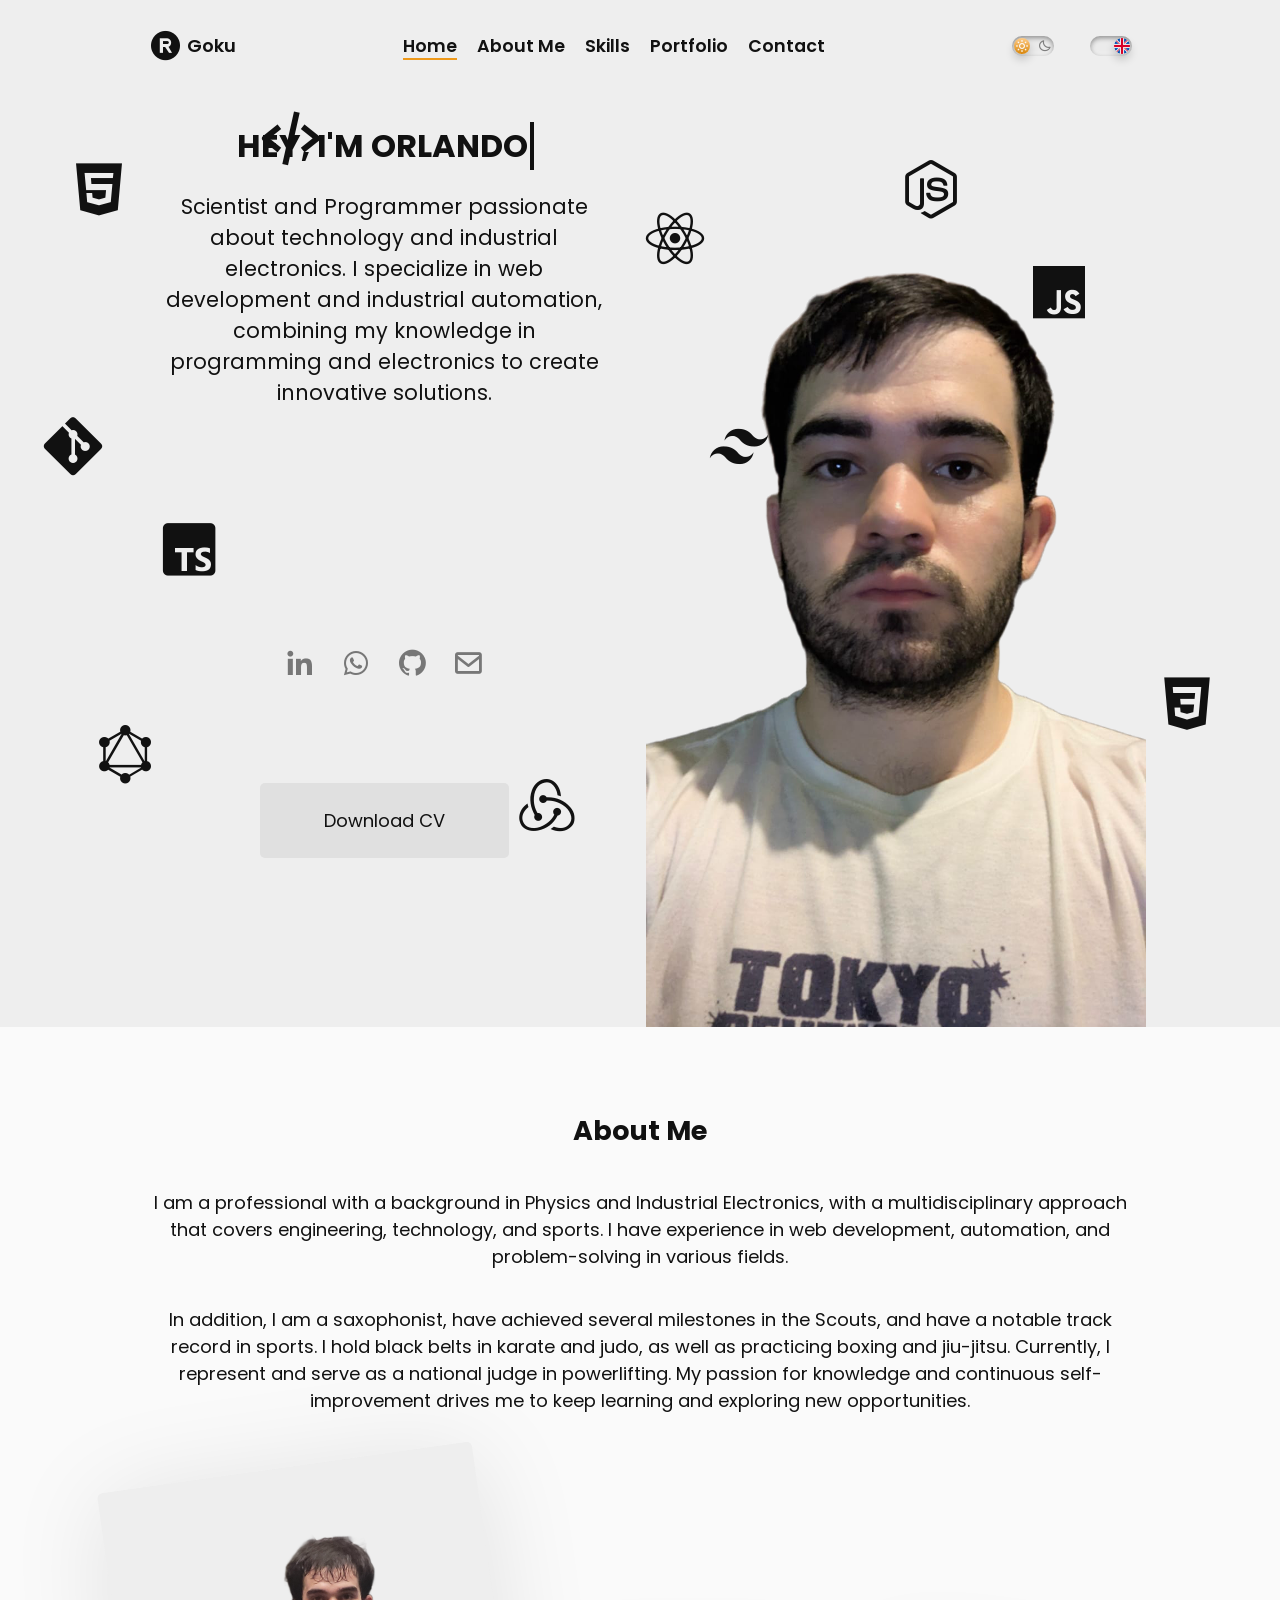
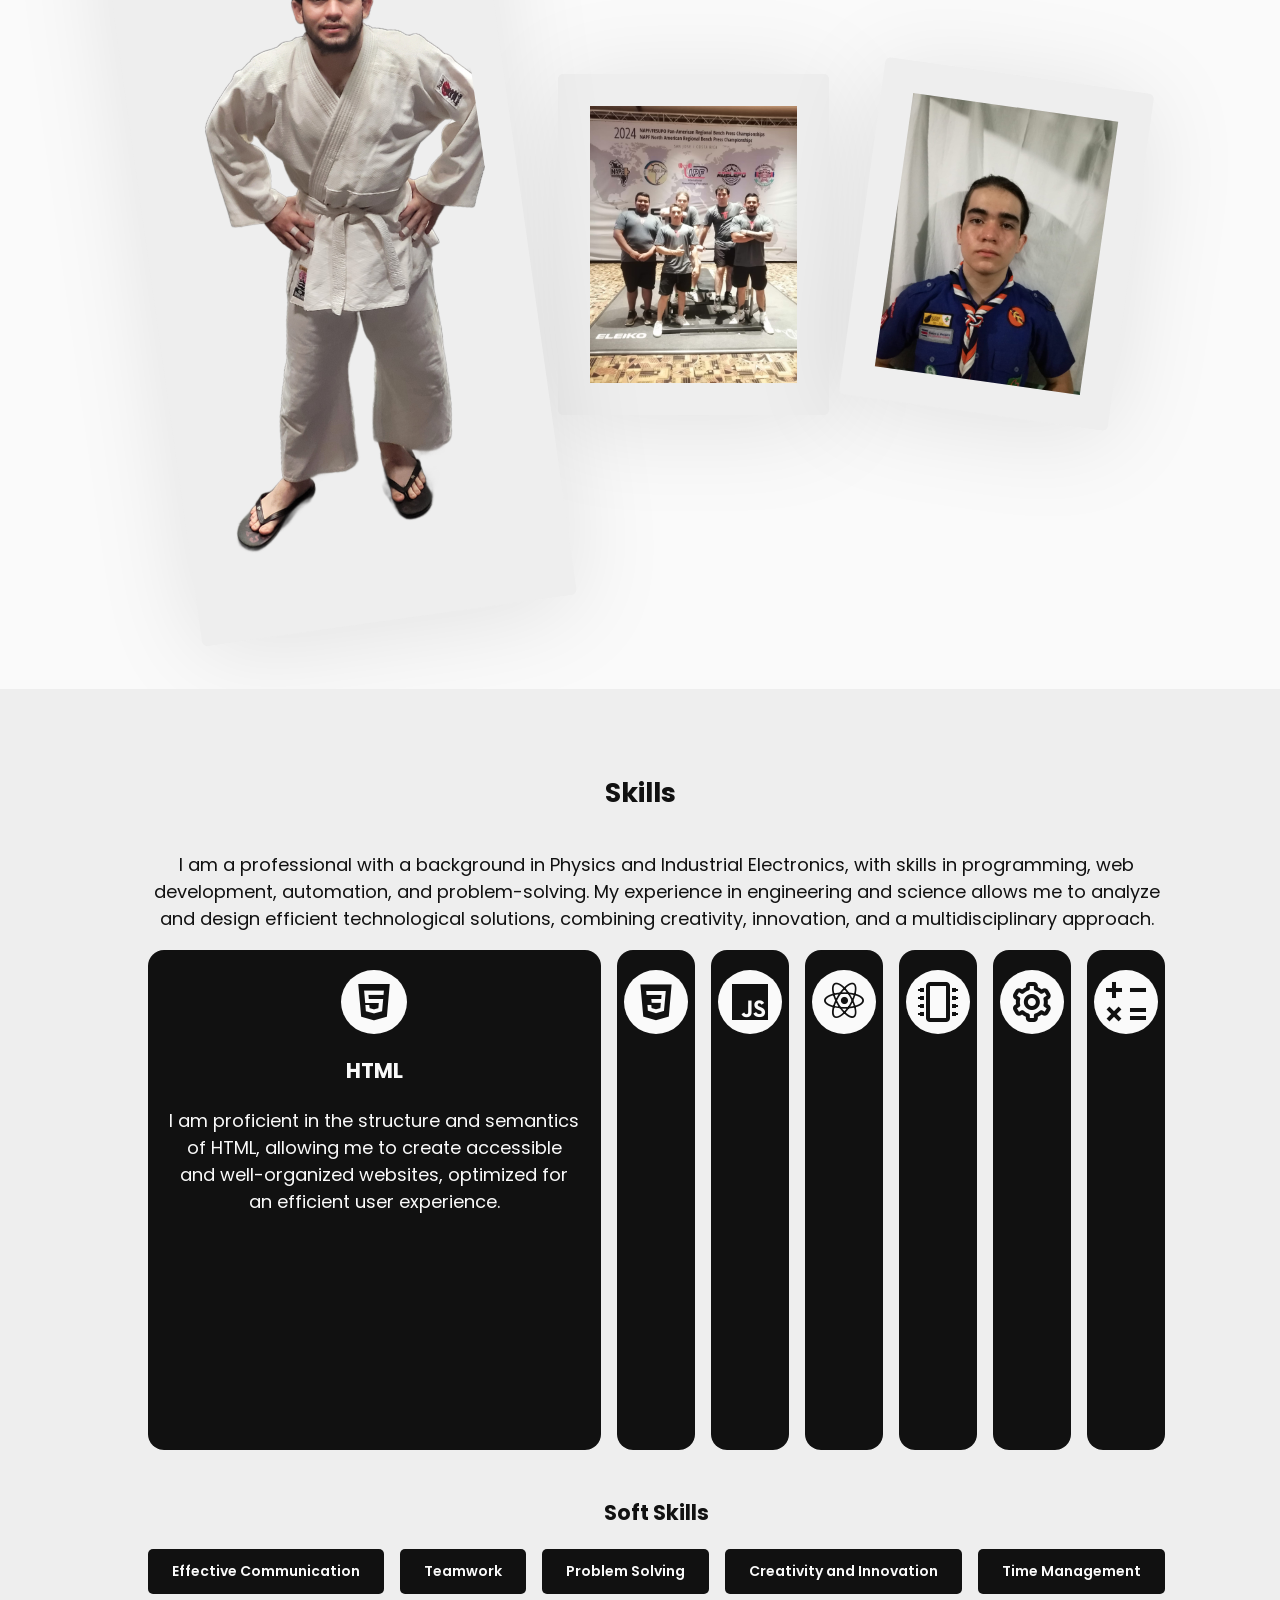
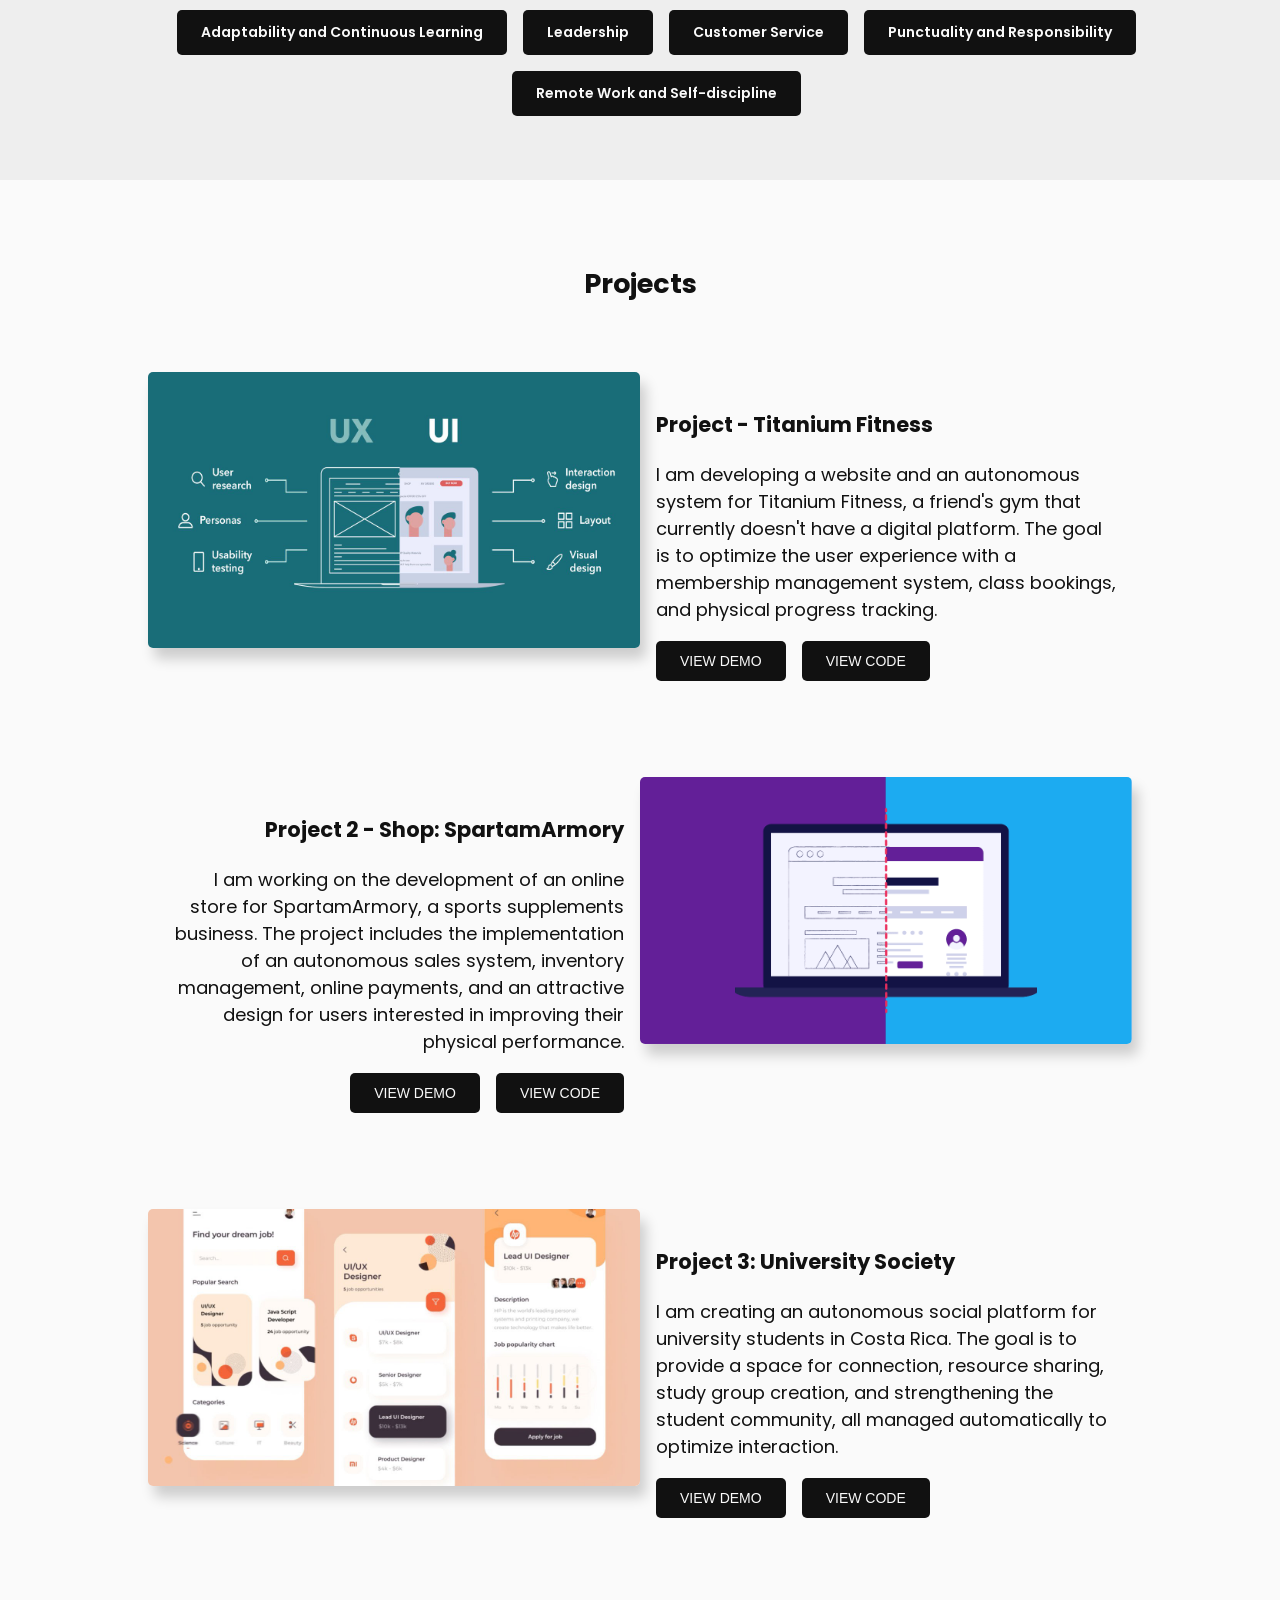
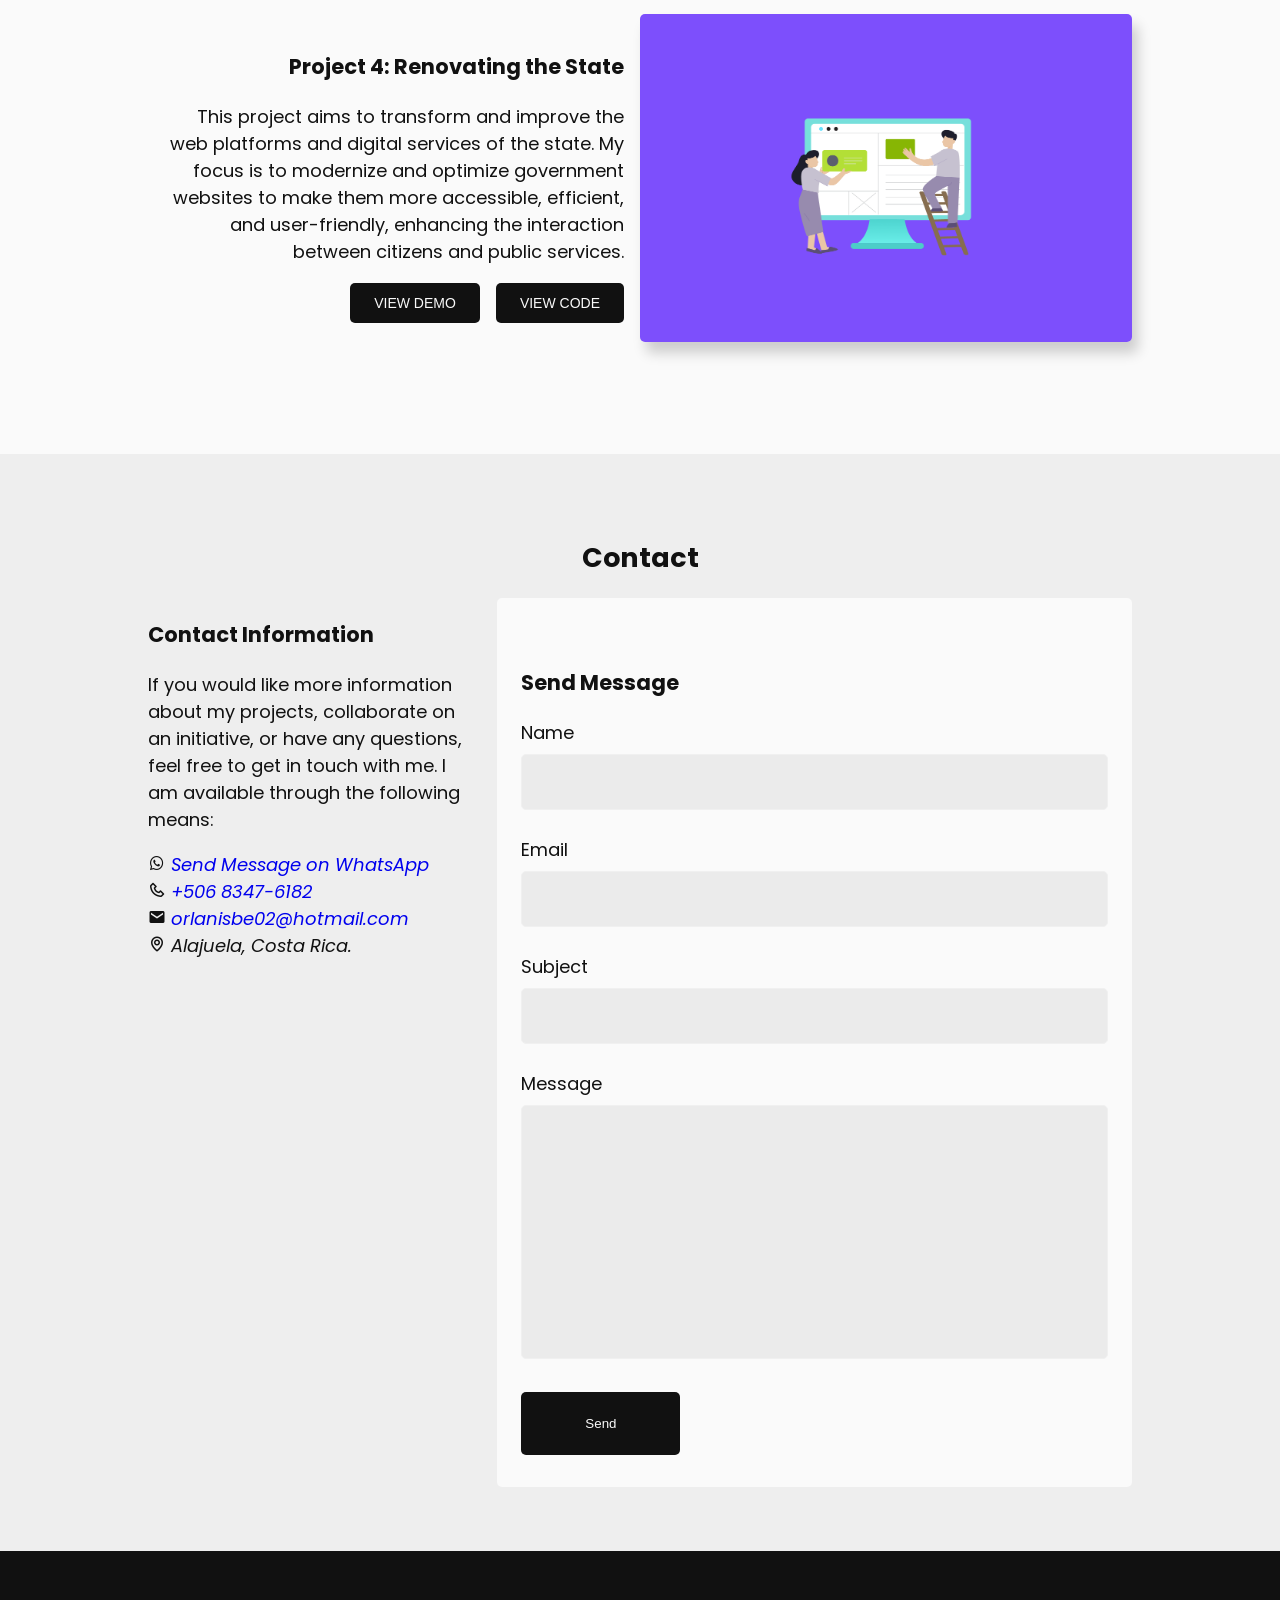
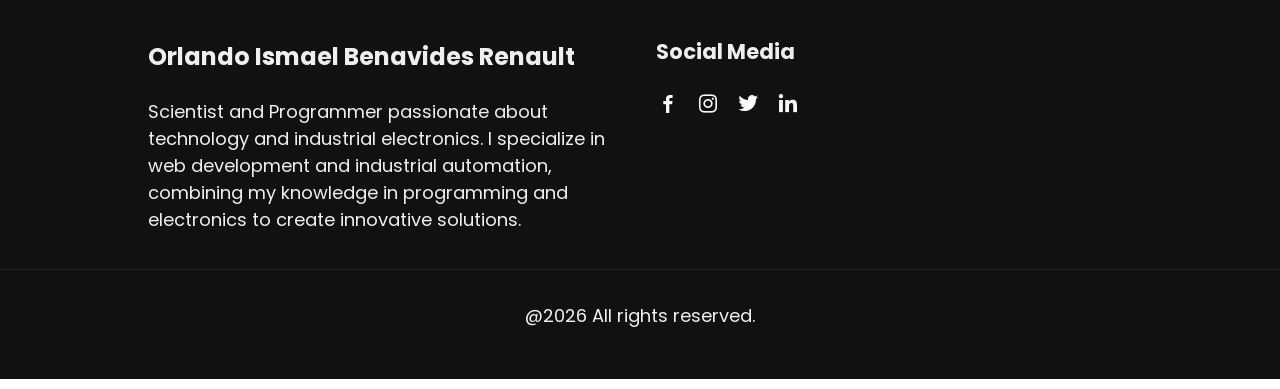
==== assets/html/ingles.html @ 4b9a49ed "se agrega proyecto" ====
<!DOCTYPE html>
<html lang="es">

<head>
  <meta charset="UTF-8" />
  <meta http-equiv="X-UA-Compatible" content="IE=edge" />
  <meta name="viewport" content="width=device-width, initial-scale=1.0" />
  <meta name="author" content="Orlando Ismael Benavides Renault" />
  <meta name="description" content="Perfil profesional, Portafolio Programador y información persoanl" />
  <meta name="keywords" content="programación, profesional, Perfil, Portafolio, Curriculum" />
  <meta name="theme-color" content="#09f" />
  <meta name="view-transition" content="same-origin" />
  <!-- Iconos  -->
  <link href="https://unpkg.com/boxicons@2.1.4/css/boxicons.min.css" rel="stylesheet" />
  <!-- Fuente  -->
  <link rel="preconnect" href="https://fonts.googleapis.com">
  <link rel="preconnect" href="https://fonts.gstatic.com" crossorigin>
  <link
    href="https://fonts.googleapis.com/css2?family=Poppins:ital,wght@0,100;0,200;0,300;0,400;0,500;0,600;0,700;0,800;0,900;1,100;1,200;1,300;1,400;1,500;1,600;1,700;1,800;1,900&display=swap"
    rel="stylesheet">
  <title>Portafolio</title>
  <link rel="icon" href="../img/logo.png" type="image/png" />
  <link rel="stylesheet" href="../css/style.css" />
  <script type="module" src="../js/main.js"></script>
</head>

<body>
  <!-- Loader -->
  <div class="loader flex--container">
    <svg xmlns="http://www.w3.org/2000/svg" viewBox="0 0 237 268" class="loader__logo">
      <path fill="currentColor"
        d="M108.473 2.81055C114.675 -0.783262 122.325 -0.783265 128.527 2.81055L226.74 59.7212C232.912 63.298 236.712 69.8919 236.712 77.0259V190.974C236.712 198.108 232.912 204.702 226.74 208.279L128.527 265.189C122.325 268.783 114.675 268.783 108.473 265.189L10.2601 208.279C4.08755 204.702 0.287529 198.108 0.287529 190.974V77.0259C0.287529 69.8919 4.08754 63.298 10.2601 59.7212L108.473 2.81055Z">
      </path>
    </svg>
  </div>
  <!-- header  -->
  <header class="header">
    <nav class="navbar grid--container flex--container">
      <a class="navbar__logo flex--container" href="#"><i class="bx bxs-registered"></i>Goku</a>

      <div id="nav" class="navbar__menu spanish">
        <a href="#close"><i class="bx bx-x btn__close navbar__icon flex--container"></i></a>

        <ul class="navbar__list flex--container">
          <li class="navbar__item">
            <a class="navbar__link active" href="#home">Home</a>
          </li>
          <li class="navbar__item">
            <a class="navbar__link" href="#about">About Me</a>
          </li>
          <li class="navbar__item">
            <a class="navbar__link" href="#skills">Skills</a>
          </li>
          <li class="navbar__item">
            <a class="navbar__link" href="#projects">Portfolio</a>
          </li>
          <li class="navbar__item">
            <a class="navbar__link" href="#contact">Contact</a>
          </li>
        </ul>
      </div>

      <div class="navbar__toggles flex--container">
        <div class="navbar__toggle--darkmode flex--container">
          <input type="checkbox" name="color-scheme" id="darkmode-toggle" class="navbar__toggle--darkmode-input" />
          <label for="darkmode-toggle" class="navbar__toggle--darkmode-label">
            <i class="bx bx-sun navbar__toggle--darkmode-sun"></i>
            <i class="bx bx-moon navbar__toggle--darkmode-moon"></i>
          </label>
        </div>
        <div class="navbar__toggle--language flex--container">
          <input type="checkbox" name="language-toggle" id="language-toggle" class="navbar__toggle--language-input" />
          <label for="language-toggle" class="navbar__toggle--language-label"></label>
        </div>
      </div>
      <a href="#nav"><i class="bx bx-menu btn__open navbar__icon"></i></a>
    </nav>
  </header>

  <main>
    <section id="home" class="home">
      <i class="bx bxl-html5 home__layer home__layer--1" data-speed="-5"></i>
      <i class="bx bxl-javascript home__layer home__layer--2" data-speed="5"></i>
      <i class="bx bxl-css3 home__layer home__layer--3" data-speed="2"></i>
      <i class="bx bxl-nodejs home__layer home__layer--4" data-speed="6"></i>
      <i class="bx bxl-react home__layer home__layer--5" data-speed="8"></i>
      <i class="bx bxl-tailwind-css home__layer home__layer--6" data-speed="-2"></i>
      <i class="bx bxl-redux home__layer home__layer--7" data-speed="4"></i>
      <i class="bx bxl-typescript home__layer home__layer--8" data-speed="-2"></i>
      <i class="bx bxl-git home__layer home__layer--9" data-speed="6"></i>
      <i class="bx bxl-graphql home__layer home__layer--10" data-speed="-7"></i>
      <i class="bx bx-code-alt home__layer home__layer--11" data-speed="-5"></i>
      <div class="home__container grid--container">
        <div class="home__image">
          <img src="../img/profile.png" alt="profile photo" title="Tu nombre" />
        </div>

        <ul class="home__social flex--container">
          <li class="home__social-item">
            <a class="home__social-link" href="#" target="_blank"><i class="bx bxl-linkedin"></i></a>
          </li>
          <li class="home__social-item">
            <a class="home__social-link" href="#" target="_blank"><i class="bx bxl-whatsapp"></i></a>
          </li>
          <li class="home__social-item">
            <a class="home__social-link" href="#" target="_blank"><i class="bx bxl-github"></i></a>
          </li>
          <li class="home__social-item">
            <a class="home__social-link" href="#" target="_blank"><i class="bx bx-envelope"></i></a>
          </li>
        </ul>

        <div class="home__info">
          <h1 class="home__title">Hey, I'm Orlando</h1>

          <p class="home__description">
            Scientist and Programmer passionate about technology and industrial electronics. I specialize in web
            development and industrial automation, combining my knowledge in programming and electronics to create
            innovative solutions.
          </p>
        </div>

        <div class="home__buttons">
          <a class="btn btn--primary" href="" title="Descargar mi CV" download="my_cv" rel="noreferrer nofollow">
            Download CV
          </a>
        </div>
      </div>
    </section>
    <section id="about" class="about section">
      <h2 class="section__title">About Me</h2>

      <div class="about__container grid--container">
        <p class="about__description">
          I am a professional with a background in Physics and Industrial Electronics, with a multidisciplinary approach
          that covers engineering, technology, and sports. I have experience in web development, automation, and
          problem-solving in various fields.
        </p>
        <p class="about__description">
          In addition, I am a saxophonist, have achieved several milestones in the Scouts, and have a notable track
          record in sports. I hold black belts in karate and judo, as well as practicing boxing and jiu-jitsu.
          Currently, I represent and serve as a national judge in powerlifting. My passion for knowledge and continuous
          self-improvement drives me to keep learning and exploring new opportunities.
        </p>

        <div class="about__cards flex--container">
          <!--Card 1 -->
          <div class="about__card">
            <img class="about__card--img" src="../img/me_1.png" alt="Laborando como ingeniero"
              title="Laborando como ingeniero" />
          </div>
          <!--Card 2 -->
          <div class="about__card">
            <img class="about__card--img" src="../img/me_2.jpg" alt="Laborando como diseñador"
              title="Laborando como diseñador" />
          </div>
          <!--Card 3 -->
          <div class="about__card">
            <img class="about__card--img" src="../img/me_3.jpg" alt="Trabajando en equipo"
              title="rabajando en equipo" />
          </div>
        </div>
      </div>
    </section>
    <section id="skills" class="skills section">
      <h2 class="section__title">Skills</h2>

      <div class="skills__container grid--container">
        <p class="skills__description flex--container">
          I am a professional with a background in Physics and Industrial Electronics, with skills in programming, web
          development, automation, and problem-solving. My experience in engineering and science allows me to analyze
          and design efficient technological solutions, combining creativity, innovation, and a multidisciplinary
          approach.
        </p>

        <div class="skills__wrapper flex--container">
          <div class="skills__cards flex--container">
            <!--Card 1 -->
            <details class="skills__cards-container" name="moreInfo" open>
              <summary class="skills__cards-title flex--container">
                <i class="bx bxl-html5 flex--container"></i>
              </summary>
              <div class="skills__card-container">
                <h3 class="skills__card-title">HTML</h3>

                <p class="skills__card-description">
                  I am proficient in the structure and semantics of HTML, allowing me to create accessible and
                  well-organized websites, optimized for an efficient user experience.
                </p>
              </div>
            </details>
            <!--Card 2 -->
            <details class="skills__cards-container" name="moreInfo">
              <summary class="skills__cards-title flex--container">
                <i class="bx bxl-css3 flex--container"></i>
              </summary>
              <div class="skills__card-container">
                <h3 class="skills__card-title">CSS</h3>

                <p class="skills__card-description">
                  I use CSS to design modern and responsive interfaces, applying principles of visual design,
                  animations, and variables for better style management.
                </p>
              </div>
            </details>
            <!--Card 3 -->
            <details class="skills__cards-container" name="moreInfo">
              <summary class="skills__cards-title flex--container">
                <i class="bx bxl-javascript flex--container"></i>
              </summary>
              <div class="skills__card-container">
                <h3 class="skills__card-title">Javascript</h3>

                <p class="skills__card-description">
                  I handle JavaScript for interactive web development, creating dynamic functionalities and enhancing
                  the user experience in web applications.
                </p>
              </div>
            </details>
            <!--Card 4 -->
            <details class="skills__cards-container" name="moreInfo">
              <summary class="skills__cards-title flex--container">
                <i class="bx bxl-react flex--container"></i>
              </summary>
              <div class="skills__card-container">
                <h3 class="skills__card-title">React</h3>

                <p class="skills__card-description">
                  I develop applications with React, using reusable components, hooks, and efficient state management to
                  build scalable and dynamic interfaces.
                </p>
              </div>
            </details>
            <details class="skills__cards-container" name="moreInfo">
              <summary class="skills__cards-title flex--container">
                <i class='bx bx-microchip flex--container'></i>
              </summary>
              <div class="skills__card-container">
                <h3 class="skills__card-title">PLC</h3>

                <p class="skills__card-description">
                  I have experience in programming PLCs, implementing industrial process automation with structured
                  languages and ladder diagrams.
                </p>
              </div>
            </details>
            <details class="skills__cards-container" name="moreInfo">
              <summary class="skills__cards-title flex--container">
                <i class='bx bx-cog flex--container'></i>
              </summary>
              <div class="skills__card-container">
                <h3 class="skills__card-title">Industrial Automation</h3>

                <p class="skills__card-description">
                  I integrate hardware and software to optimize industrial processes, combining sensors, actuators, and
                  control systems to improve efficiency and accuracy.
                </p>
              </div>
            </details>
            <details class="skills__cards-container" name="moreInfo">
              <summary class="skills__cards-title flex--container">
                <i class='bx bx-math flex--container'></i>
              </summary>
              <div class="skills__card-container">
                <h3 class="skills__card-title">Physicist and Mathematician</h3>

                <p class="skills__card-description">
                  I have a strong background in physics and mathematics, which allows me to analyze, model, and solve
                  complex problems in engineering and technology.
                </p>
              </div>
            </details>
          </div>
        </div>
        <div class="skills__tags flex--container">
          <h3 class="skills__tags-title">Soft Skills</h3>
          <div class="skills__tags-container flex--container">
            <span class="skills__tag">Effective Communication</span>
            <span class="skills__tag">Teamwork</span>
            <span class="skills__tag">Problem Solving</span>
            <span class="skills__tag">Creativity and Innovation</span>
            <span class="skills__tag">Time Management</span>
            <span class="skills__tag">Adaptability and Continuous Learning</span>
            <span class="skills__tag">Leadership</span>
            <span class="skills__tag">Customer Service</span>
            <span class="skills__tag">Punctuality and Responsibility</span>
            <span class="skills__tag">Remote Work and Self-discipline</span>
          </div>
        </div>
      </div>
    </section>
    <section id="projects" class="projects section">
      <h2 class="section__title">Projects</h2>

      <div class="projects__container grid--container">
        <div class="projects__project">
          <div class="projects__inner grid--container">
            <div class="projects__image">
              <img src="../img/project1.jpg" alt="project 1" title="Ecommerce Vanilla" />
            </div>

            <div class="projects__info">
              <h3 class="projects__name">Project - Titanium Fitness</h3>
              <p class="projects__description">
                I am developing a website and an autonomous system for Titanium Fitness, a friend's gym that currently
                doesn't have a digital platform. The goal is to optimize the user experience with a membership
                management system, class bookings, and physical progress tracking.
              </p>

              <div class="projects__buttons">
                <button class="btn projects__button" type="button">
                  VIEW DEMO
                </button>
                <button class="btn projects__button" type="button">
                  VIEW CODE
                </button>
              </div>
            </div>
          </div>
        </div>

        <div class="projects__project">
          <div class="projects__inner grid--container">
            <div class="projects__image">
              <img src="../img/project2.png" alt="project 1" title="Consumiendo API Pokemon con React" />
            </div>

            <div class="projects__info">
              <h3 class="projects__name">Project 2 - Shop: SpartamArmory</h3>
              <p class="projects__description">
                I am working on the development of an online store for SpartamArmory, a sports supplements business. The
                project includes the implementation of an autonomous sales system, inventory management, online
                payments, and an attractive design for users interested in improving their physical performance.
              </p>

              <div class="projects__buttons">
                <button class="btn projects__button" type="button">
                  VIEW DEMO
                </button>
                <button class="btn projects__button" type="button">
                  VIEW CODE
                </button>
              </div>
            </div>
          </div>
        </div>

        <div class="projects__project">
          <div class="projects__inner grid--container">
            <div class="projects__image">
              <img src="../img/project3.jpg" alt="project 1" title="CRUD con React" />
            </div>

            <div class="projects__info">
              <h3 class="projects__name">Project 3: University Society</h3>
              <p class="projects__description">
                I am creating an autonomous social platform for university students in Costa Rica. The goal is to
                provide a space for connection, resource sharing, study group creation, and strengthening the student
                community, all managed automatically to optimize interaction.
              </p>

              <div class="projects__buttons">
                <button class="btn projects__button" type="button">
                  VIEW DEMO
                </button>
                <button class="btn projects__button" type="button">
                  VIEW CODE
                </button>
              </div>
            </div>
          </div>
        </div>

        <div class="projects__project">
          <div class="projects__inner grid--container">
            <div class="projects__image">
              <img src="../img/project4.png" alt="project 1" title="Aplicación del tiempo con React" />
            </div>

            <div class="projects__info">
              <h3 class="projects__name">Project 4: Renovating the State</h3>
              <p class="projects__description">
                This project aims to transform and improve the web platforms and digital services of the state. My focus
                is to modernize and optimize government websites to make them more accessible, efficient, and
                user-friendly, enhancing the interaction between citizens and public services.
              </p>

              <div class="projects__buttons">
                <button class="btn projects__button" type="button">
                  VIEW DEMO
                </button>
                <button class="btn projects__button" type="button">
                  VIEW CODE
                </button>
              </div>
            </div>
          </div>
        </div>
      </div>
    </section>
    <section id="contact" class="contact section">
      <h2 class="section__title">Contact</h2>

      <div class="contact__container grid--container">
        <div class="contact__info">
          <h3 class="contact__info-title">Contact Information</h3>
          <p class="contact__info-description">
            If you would like more information about my projects, collaborate on an initiative, or have any questions,
            feel free to get in touch with me. I am available through the following means:
          </p>

          <address class="contact__info-data">
            <div class="contact__info-item">
              <i class="bx bxl-whatsapp"></i>

              <span class="contact__info-number">
                <a href="https://wa.me/+50683476182?text=Tu%20Mensaje%20De%20Texto" target="_blank"
                  rel="noreferrer nofollow">Send Message on WhatsApp</a>
              </span>
            </div>

            <div class="contact__info-item">
              <i class="bx bx-phone"></i>

              <span class="contact__info-number">
                <a href="tel:50683476182" target="_blank" rel="noreferrer nofollow">
                  +506 8347-6182
                </a>
              </span>
            </div>

            <div class="contact__info-item">
              <i class="bx bxs-envelope"></i>

              <span class="contact__info-mail">
                <a id="mail" href="mailto:orlanisbe02@hotmail.com" target="_blank" rel="noreferrer nofollow">
                  orlanisbe02@hotmail.com
                </a>
              </span>
            </div>

            <div class="contact__info-item">
              <i class="bx bx-map"></i>

              <span class="contact__info-map"> Alajuela, Costa Rica. </span>
            </div>
          </address>
        </div>
        <div class="contact__form">
          <h3 class="contact__form-title">Send Message</h3>
          <form id="form" class="contact__form-container">
            <div class="contact__form-group">
              <label for="name" class="contact__form-label">Name</label>
              <input type="text" id="name" name="name" class="contact__form-input" />
            </div>

            <div class="contact__form-group">
              <label for="email" class="contact__form-label">Email</label>
              <input type="email" id="email" name="email" class="contact__form-input" />
            </div>

            <div class="contact__form-group">
              <label for="subject" class="contact__form-label">Subject</label>
              <input type="text" id="subject" name="subject" class="contact__form-input" />
            </div>

            <div class="contact__form-group">
              <label for="message" class="contact__form-label">Message</label>
              <textarea id="message" name="message" cols="30" rows="10" class="contact__form-input"></textarea>
            </div>
            <dialog class="contact__form-modal" id="modal">
              Form submitted successfully!
              <button type="reset" id="btn_close-modal">Close</button>
            </dialog>

            <button type="submit" class="btn contact__form-button">
              Send
            </button>
          </form>
        </div>
      </div>
    </section>
  </main>
  <footer class="footer section">
    <div class="footer__container grid--container">
      <div class="footer__info">
        <h3 class="footer__title">Orlando Ismael Benavides Renault</h3>
        <p class="footer__description">
          Scientist and Programmer passionate about technology and industrial electronics. I specialize in web
          development and industrial automation, combining my knowledge in programming and electronics to create
          innovative solutions.
        </p>
      </div>

      <div class="footer__social">
        <h3 class="footer__title">Social Media</h3>

        <ul class="footer__social-list">
          <li class="footer__social-item">
            <a class="footer__social-link" href="https://www.facebook.com/profile.php?id=100015714459956"
              target="_blank" rel="noreferrer nofollow"><i class="bx bxl-facebook"></i></a>
          </li>

          <li class="footer__social-item">
            <a class="footer__social-link" href="https://www.instagram.com/orlando.renault/" target="_blank"
              rel="noreferrer nofollow"><i class="bx bxl-instagram"></i></a>
          </li>

          <li class="footer__social-item">
            <a class="footer__social-link" href="#" target="_blank" rel="noreferrer nofollow"><i
                class="bx bxl-twitter"></i></a>
          </li>

          <li class="footer__social-item">
            <a class="footer__social-link"
              href="https://www.linkedin.com/feed/?trk=guest_homepage-basic_nav-header-signin" target="_blank"
              rel="noreferrer nofollow"><i class="bx bxl-linkedin"></i></a>
          </li>
        </ul>
      </div>
    </div>

    <p class="footer__copy"><span id="currentyear"></span> All rights reserved.</p>
  </footer>
</body>

</html>
---- assets/css/style.css ----
/*
Metodología BEM: https://en.bem.info/methodology/quick-start/
Generador de animaciones: https://animista.net/
Efectos de hover para botones y enlaces: https://ianlunn.github.io/Hover/
Loaders con CSS: https://css-loaders.com/
Sombras con CSS: https://getcssscan.com/css-box-shadow-examples
Frontend Code con ideas geniales: https://codepen.io/
==============================
  * CSS TABLE CONTENT *  
==============================
1. GOOGLE FONT
2. VARIABLES CSS
3. BASE
4. REUSABLE CSS CLASSES
5. HEADER & NAV
6. BREAKPOINTS
==============================
  * END TABLE CONTENT *  
==============================
*/

/* ============= VARIABLES CSS ============= */

:root {
	color-scheme: light dark;

	--header-height: 60px;

	/* Colors */
	--primary-color: light-dark(#111, #ffffffcc);
	--bg-color-section1: light-dark(#eee, #111);
	--bg-color-section2: light-dark(#fafafa, #6a6a6a);
	--bg-color-buttons: light-dark(#e0e0e0, #6a6a6a);

	/* Typografy */
	--normal-font-size: 16px;
	--small-font-size: 12px;

	/* Wight */
	--font-semi-bold: 600;

	/* Margin */
	--mr-2: 16px;
	--mr-3: 20px;
	--mr-4: 26px;

	/* z index */
	--z-fixed: 1;
	--z-modal: 2;

	/* Shadows */
	--box-shadow: 0px 10px 100px #0000001a;
}

/* ============= BASE ============= */
html {
	box-sizing: border-box;
	scroll-behavior: smooth;
	*,
	*::before,
	*::after {
		box-sizing: inherit;
	}
	body {
		font-family: 'Poppins', sans-serif;
		font-size: var(--normal-font-size);
		margin: 0;
		color: var(--primary-color);
	}
	ul {
		list-style: none;
		margin: 0;
		padding: 0;
	}

	a {
		text-decoration: none;
	}

	img {
		max-width: 100%;
		height: auto;
		display: block;
	}
	/* darkmode  */
	&:has([name='color-scheme']:checked) {
		color-scheme: dark;
	}
	&:has([name='color-scheme']) {
		color-scheme: light;
	}
}

/* ============= REUSABLE CLASSES ============= */
.section {
	padding: 4rem 0;
	.section__title {
		text-align: center;
		margin: var(--mr-3) 0;
	}
}

.grid--container {
	max-width: 1024px;
	display: grid;
	margin: 0 auto;
	padding: 0 var(--mr-3);
}

.flex--container {
	display: flex;
	justify-content: center;
	align-items: center;
}

.btn {
	display: inline-block;
	padding: 1.5rem 4rem;
	border: none;
	outline: none;
	border-radius: 5px;
	cursor: pointer;
	transition: all 0.3s ease-in-out;
	color: var(--bg-color-section2);
	background-color: var(--primary-color);

	&:hover {
		translate: 0px -4px;
		box-shadow: 0px 3px 10px #ee991a;
	}
}

.btn--primary {
	color: var(--primary-color);
	background-color: var(--bg-color-buttons);
}

::-webkit-scrollbar {
	width: 10px;
}

::-webkit-scrollbar-track {
	background: transparent;
}

::-webkit-scrollbar-thumb {
	background: var(--bg-color-buttons);
	border-radius: 4px;
}

/*===== Loader =====*/
.loader {
	position: fixed;
	top: 0;
	left: 0;
	width: 100%;
	height: 100%;
	background-color: white;
	z-index: 3;
	display: flex;
	align-items: center;
	justify-content: center;
	z-index: 105;
	opacity: 1;
	visibility: visible;
	transition: opacity 0.4s, visibility 0.4s;
	.loader__logo {
		color: #e94959;
		width: 6rem;
		height: 6rem;
		animation: jump 1.1s infinite linear;
	}
}

.loader--hidden {
	opacity: 0;
	visibility: hidden;
}

@keyframes jump {
	50% {
		transform: translateY(-10%) scaleY(1.05);
	}
}

/* ============= Header & NavBar ============= */

.header {
	position: fixed;
	top: 0;
	left: 0;
	width: 100%;
	height: var(--header-height);
	align-content: center;
	background-color: transparent;
	z-index: var(--z-modal);
	animation: animation-bar linear both;
	animation-timeline: scroll(root block);
	animation-range: 0 200px;

	.navbar {
		justify-content: space-between;

		.navbar__logo {
			column-gap: 0.25rem;
			font-weight: var(--font-semi-bold);
			color: var(--primary-color);
		}

		.navbar__menu {
			position: fixed;
			top: -500%;
			left: 0;
			width: 100%;
			border-radius: 0 0 12px 12px;
			background-color: var(--bg-color-section2);
			box-shadow: 0px 1px 9px 2px #00000024;
			padding: 2rem 0;
			transition: all 0.6s;
			z-index: var(--z-modal);

			&:target {
				top: 0;
			}

			.navbar__list {
				flex-direction: column;
				gap: 20px;

				.navbar__item {
					.navbar__link {
						color: var(--primary-color);
						font-size: 1.1rem;
						font-weight: var(--font-semi-bold);
						transition: color 0.3s;

						&:hover {
							color: #ee991a;
						}
					}

					.active {
						border-bottom: 2px solid #ee991a;
					}
				}
			}

			.btn__close {
				position: absolute;
				top: var(--mr-2);
				right: var(--mr-2);
				background-color: var(--bg-color-section1);
				width: 38px;
				height: 38px;
				border-radius: 50%;

				&:hover {
					background-color: #dfdfdf;
				}
			}
		}

		/* toggles  */
		.navbar__toggles {
			gap: 1rem;

			/* darkmode toggle */
			.navbar__toggle--darkmode {
				.navbar__toggle--darkmode-label {
					width: 42px;
					height: 20px;
					position: relative;
					display: block;
					background: #ebebeb;
					border-radius: 20px;
					box-shadow: inset 0px 2px 5px #00000066, inset 0px -2px 5px #ffffff66;
					cursor: pointer;
					transition: 0.3s;

					&::after {
						content: '';
						width: 16px;
						height: 16px;
						position: absolute;
						top: 2px;
						left: 2px;
						background: linear-gradient(180deg, #ffcc89, #d8860b);
						border-radius: 20px;
						box-shadow: 0px 5px 10px #00000033;
						transition: 0.3s;
					}

					&:active::after {
						width: 40px;
					}

					i {
						position: absolute;
						font-size: 14px;
						top: 3px;
						z-index: var(--z-fixed);

						&.navbar__toggle--darkmode-sun {
							left: 3px;
							color: var(--bg-color-section2);
							transition: 0.3s;
						}

						&.navbar__toggle--darkmode-moon {
							right: 2px;
							color: #7e7e7e;
							transition: 0.3s;
						}
					}
				}

				.navbar__toggle--darkmode-input {
					visibility: hidden;

					&:checked + label {
						background: #242424;

						&::after {
							left: 40px;
							transform: translateX(-100%);
							background: linear-gradient(180deg, #777, #3a3a3a);
						}

						.bx-sun {
							color: #7e7e7e;
						}

						.bx-moon {
							color: var(--bg-color-section2);
						}
					}
				}
			}

			/* language toggle */
			.navbar__toggle--language {
				.navbar__toggle--language-label {
					width: 42px;
					height: 20px;
					position: relative;
					display: block;
					background: #ebebeb;
					border-radius: 20px;
					box-shadow: inset 0px 2px 5px #00000066, inset 0px -2px 5px #ffffff66;
					cursor: pointer;
					transition: 0.3s;

					&::after {
						content: '';
						width: 16px;
						height: 16px;
						position: absolute;
						top: 2px;
						left: 2px;
						background-image: url(../img/espana.png);
						background-size: cover;
						background-repeat: no-repeat;
						border-radius: 50%;
						box-shadow: 0px 5px 10px #00000033;
						transition: 0.3s;
					}
				}

				.navbar__toggle--language-input {
					visibility: hidden;

					&:checked + label {
						&::after {
							left: 40px;
							transform: translateX(-100%);
							background-image: url(../img/reino-unido.png);
						}
					}
				}
			}
		}
	}
	.btn__open,
	.btn__close,
	.navbar__logo i {
		font-size: 2.2rem;
		color: var(--primary-color);
		transition: background 0.3s;
	}
	.btn__open {
		&:hover {
			background-color: #dfdfdf;
		}
	}
}

@keyframes animation-bar {
	to {
		background-color: var(--bg-color-section2);
		backdrop-filter: blur(5px);
		box-shadow: var(--box-shadow);
	}
}

/* ============= Home ============= */
.home {
	background-color: var(--bg-color-section1);
	position: relative;
	overflow: hidden;

	.home__layer {
		position: absolute;
		font-size: 70px;
		color: var(--primary-color);
	}

	.home__layer--1 {
		top: 15%;
		left: 5%;
	}

	.home__layer--2 {
		top: 25%;
		left: 80%;
	}

	.home__layer--3 {
		top: 65%;
		left: 90%;
	}

	.home__layer--4 {
		top: 15%;
		left: 70%;
	}

	.home__layer--5 {
		top: 20%;
		left: 50%;
	}

	.home__layer--6 {
		top: 40%;
		left: 55%;
	}

	.home__layer--7 {
		top: 75%;
		left: 40%;
	}

	.home__layer--8 {
		top: 50%;
		left: 12%;
	}

	.home__layer--9 {
		top: 40%;
		left: 3%;
	}

	.home__layer--10 {
		top: 70%;
		left: 7%;
	}

	.home__layer--11 {
		top: 10%;
		left: 20%;
	}

	.home__container {
		position: relative;
		row-gap: 2rem;
		padding: var(--header-height) 0 3rem;
		.home__image {
			width: clamp(min(320px, 100%), 85vw, 445px);
			height: auto;
			margin: 0 auto;
		}
		.home__social {
			position: absolute;
			top: 10rem;
			left: 1.2rem;
			flex-direction: column;
			row-gap: var(--mr-2);
			.home__social-link {
				color: #777;
				font-size: 1.7rem;
				transition: color 0.3s;
				text-align: center;
				&:hover {
					color: var(--primary-color);
				}
			}
		}
		.home__info {
			.home__title,
			.home__description {
				text-align: center;
			}
			.home__title {
				margin: 0 auto;
				margin-bottom: var(--mr-2);
				text-transform: uppercase;
				border-right: 4px solid;
				white-space: nowrap;
				width: 15ch;
				animation: typing 2s infinite steps(15) alternate,
					blink 0.3s infinite step-end alternate;
				overflow: hidden;
			}
		}
		.home__buttons {
			text-align: center;
		}
	}
}

@keyframes typing {
	from {
		width: 0;
	}
}

@keyframes blink {
	50% {
		border-color: transparent;
	}
}

/* ============= About ============= */
.about {
	background-color: var(--bg-color-section2);
	overflow: hidden;
	.about__container {
		.about__description {
			text-align: center;
		}
		.about__cards {
			margin-top: 2rem;
			flex-direction: column;
			gap: 2rem;
			.about__card {
				background-color: var(--bg-color-section1);
				padding: 2rem;
				border-radius: 5px;
				box-shadow: var(--box-shadow);
				.about__card--img {
					width: 100%;
					height: 100%;
					object-fit: cover;
				}
			}
		}
	}
}

/* ============= skills ============= */
.skills {
	background-color: var(--bg-color-section1);
	.skills__container {
		.skills__description {
			text-align: center;
		}
		/* SLIDER  */
		.skills__wrapper {
			.skills__cards {
				display: flex;
				flex-direction: column;
				gap: 1rem;
				width: 100%;

				.skills__cards-container {
					background-color: var(--primary-color);
					height: 100px;
					padding: 20px;
					border-radius: 1rem;
					text-align: center;
					width: inherit;
					transition: 0.5s cubic-bezier(0.6, -0.28, 0.735, 0.045);
					overflow: hidden;

					.skills__cards-title {
						list-style: none;
						cursor: pointer;
						height: 100%;
						align-items: start;

						.bx {
							width: 50px;
							background-color: var(--bg-color-section2);
							color: var(--primary-color);
							font-size: 3rem;
							border-radius: 50%;
							padding: 8px;
						}
					}
					.skills__card-container {
						color: var(--bg-color-section2);
						height: 300px;
						overflow: hidden;
					}

					&[open] {
						height: 400px;
						.skills__cards-title {
							height: auto;
						}
					}
				}
			}
		}
		.skills__tags {
			flex-direction: column;
			margin-top: var(--mr-4);
			.skills__tags-container {
				flex-wrap: wrap;
				gap: 1rem;
			}
			.skills__tag {
				display: inline-block;
				padding: 0.75rem 1.5rem;
				font-weight: var(--font-semi-bold);
				font-size: var(--small-font-size);
				background-color: var(--primary-color);
				color: var(--bg-color-section2);
				border-radius: 5px;
			}
		}
	}
}

/* ============= Projects ============= */
.projects {
	background-color: var(--bg-color-section2);
	.projects__container {
		gap: 2rem;
		.projects__inner {
			margin: 0;
			.projects__image {
				border-radius: 5px;
				img {
					width: 100%;
					height: auto;
					object-fit: cover;
					border-radius: 5px;
					box-shadow: 6px 11px 13px 0 #0000002e;
					animation: showing linear both;
					animation-timeline: view();
					animation-range: entry 25% cover 35%;
				}
			}
			.projects__info {
				padding: 1rem;
				.projects__buttons {
					display: flex;
					flex-wrap: wrap;
					gap: 1rem;
					.projects__button {
						color: var(--bg-color-section2);
						background-color: var(--primary-color);
						padding: 0.75rem 1.5rem;
						font-size: var(--small-font-size);
					}
				}
			}
		}
	}
}

@keyframes showing {
	from {
		opacity: 0;
		translate: 0 100px;
	}

	to {
		opacity: 1;
		translate: 0 0;
	}
}

/* ============= Contact ============= */
.contact {
	background-color: var(--bg-color-section1);
	.contact__container {
		gap: 2rem;
		.contact__info {
			.contatc__info-data {
				font-style: normal;
				display: flex;
				flex-direction: column;
				gap: 1rem;
				padding: 2rem 0;
			}
		}

		.contact__form {
			width: 100%;
			padding: 3rem 1.5rem 2rem;
			background-color: var(--bg-color-section2);
			border-radius: 5px;
			margin: 0 auto;

			.contact__form-container {
				.contact__form-group {
					margin-bottom: var(--mr-4);

					.contact__form-label {
						display: block;
						margin-bottom: 8px;
					}

					.contact__form-input {
						width: 100%;
						padding: 1rem;
						font-size: 1.2rem;
						font-weight: var(--font-semi-bold);
						border-radius: 5px;
						background-color: #ebebeb;
						border: 1px solid #f0f0f0;
					}

					textarea {
						resize: none;
					}
				}

				.contact__form-modal {
					position: fixed;
					top: 50%;
				}
			}
		}
	}
}

/* ============= Footer ============= */
.footer {
	background-color: #111;
	color: #efefef;
	padding-bottom: 2rem;
	.footer__container {
		gap: 2rem;
		.footer__info {
			.footer__title {
				font-size: 1.5rem;
			}
		}
		.footer__social {
			.footer__social-list {
				display: flex;
				gap: var(--mr-2);
				font-size: 1.5rem;

				.footer__social-link {
					color: var(--bg-color-section2);
					transition: text-shadow 0.3s;
					&:hover {
						text-shadow: 2px 3px #ee991a55;
					}
				}
				.footer__social-link {
					text-align: center;
					margin-top: 2rem;
					margin-bottom: 0;
				}
			}
		}
	}
	.footer__copy {
		text-align: center;
		border-top: 1px solid #222;
		padding-top: 2rem;
	}
}

/* ============= Media Queries ============= */

@media (width >= 768px) {
	:root {
		--header-height: 90px;
		--normal-font-size: 18px;
		--small-font-size: 14px;
	}

	.header {
		.navbar {
			.navbar__menu {
				position: static;
				border-radius: 0;
				background-color: transparent;
				box-shadow: none;

				.navbar__list {
					flex-direction: row;
				}
				.btn__close {
					display: none;
				}
			}
		}
		.btn__open {
			display: none;
		}
	}

	.home {
		.home__container {
			grid-template-columns: repeat(2, 1fr);
			grid-auto-rows: auto;

			.home__image {
				width: clamp(min(375px, 100%), 48vw, 500px);
				grid-column: 2 / 3;
				grid-row: 1 / 4;
				transform: translateY(3.3rem);
			}

			.home__social {
				position: relative;
				top: 0;
				left: 0;
				flex-direction: row;
				gap: 1.5rem;
				grid-row: 2 / 3;

				.home__social-link {
					font-size: 2rem;
				}
			}

			.home__info {
				.home__title {
					margin-top: 2rem;
					font-size: 2rem;
				}

				.home__description {
					font-size: 1.3rem;
					padding: 0 30px;
				}
			}
		}
	}

	.about {
		.about__container {
			.about__cards {
				flex-direction: row;

				.about__card {
					transition: transform 0.2s;

					&:nth-child(1) {
						transform: rotate(-8deg);
					}

					&:nth-child(3) {
						transform: rotate(8deg);
					}

					&:hover {
						z-index: var(--z-fixed);
						cursor: pointer;
						transform: scale(1.1);
					}
				}
			}
		}
	}

	.skills {
		.skills__container {
			/* SLIDER  */
			.skills__wrapper {
				.skills__cards {
					flex-direction: row;
					.skills__cards-container {
						height: 500px;
						width: 130px;
						&[open] {
							height: 500px;
							width: inherit;
						}
					}
				}
			}
		}
	}

	.projects {
		.projects__container {
			padding: 3rem 0;
			gap: 5rem;

			.projects__project {
				.projects__inner {
					grid-template-columns: repeat(2, 1fr);
				}

				&:nth-child(even) {
					.projects__image {
						order: 2;
					}

					.projects__info {
						order: 1;
						text-align: right;
					}

					.projects__buttons {
						justify-content: flex-end;
					}
				}
			}
		}
	}

	.contact {
		.contact__container {
			grid-template-columns: 0.5fr 1fr;
		}
	}

	.footer {
		.footer__container {
			grid-template-columns: repeat(2, 1fr);
		}
	}
}
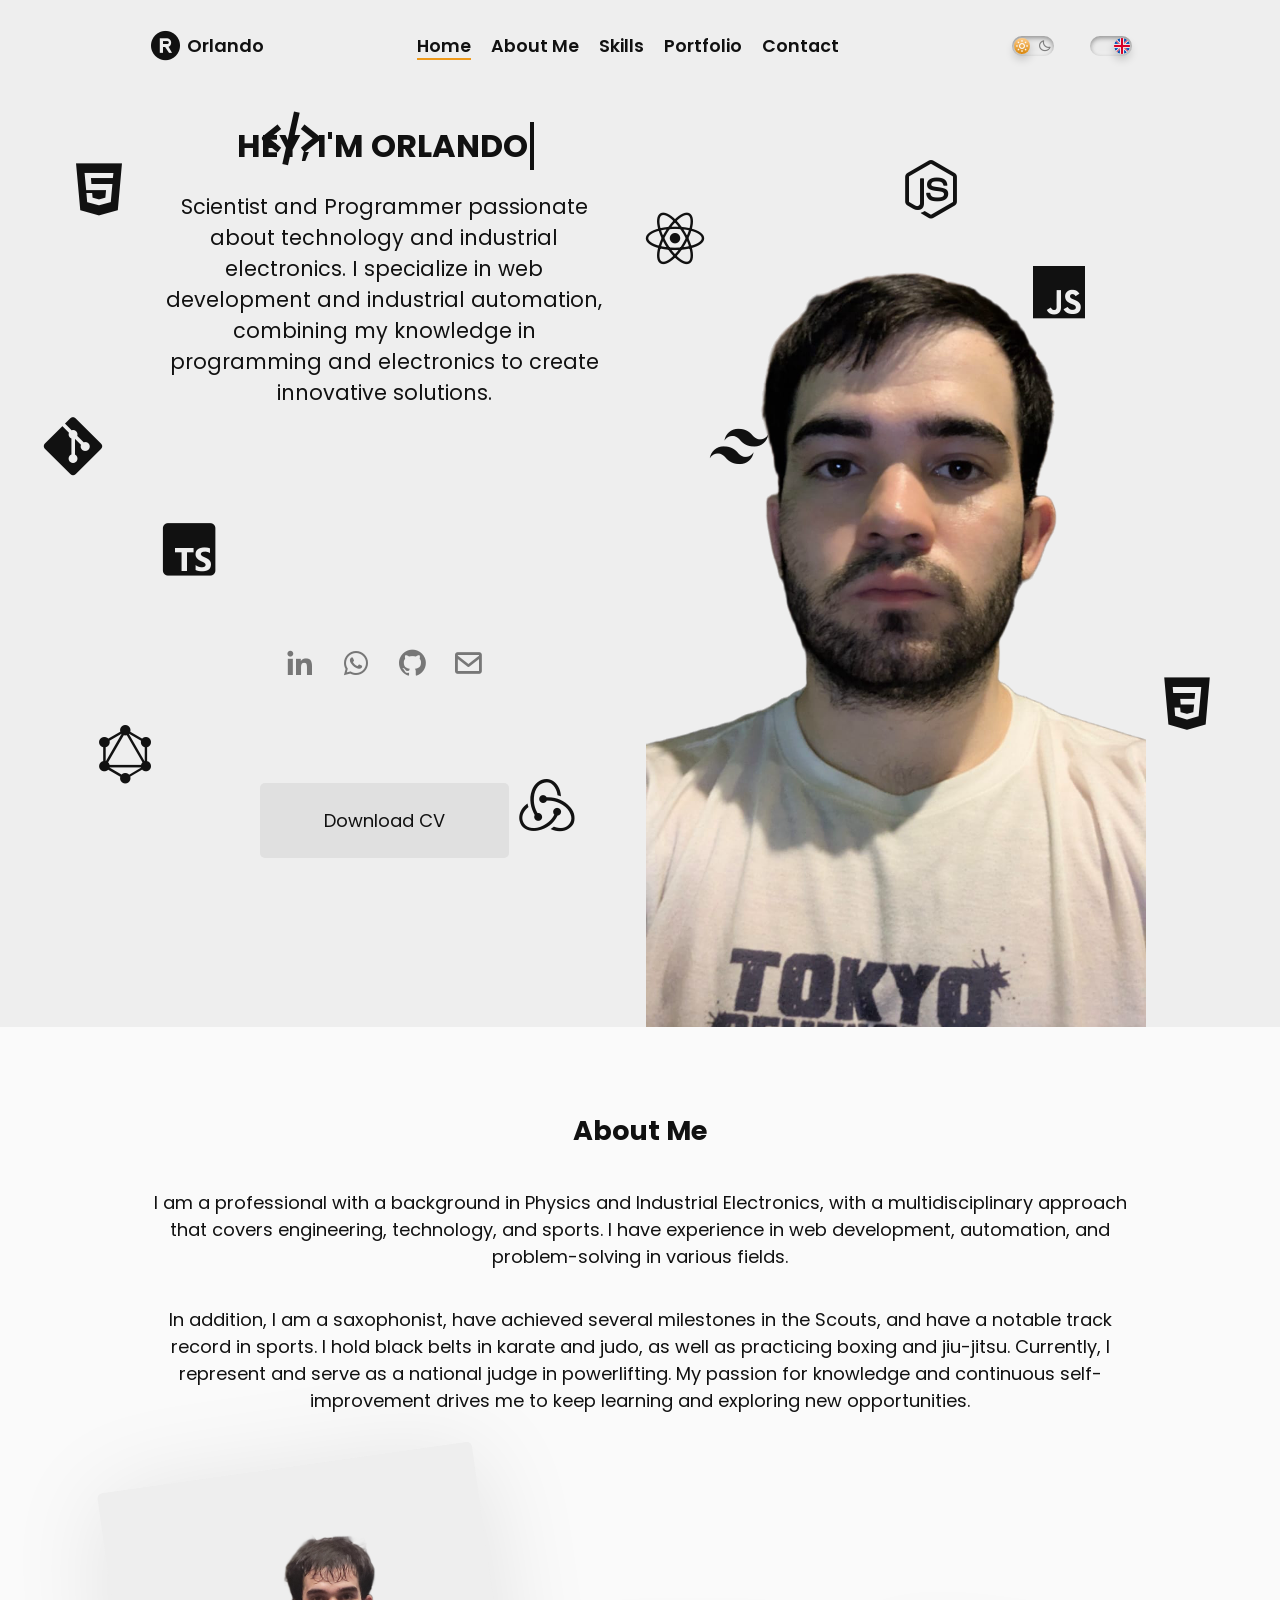
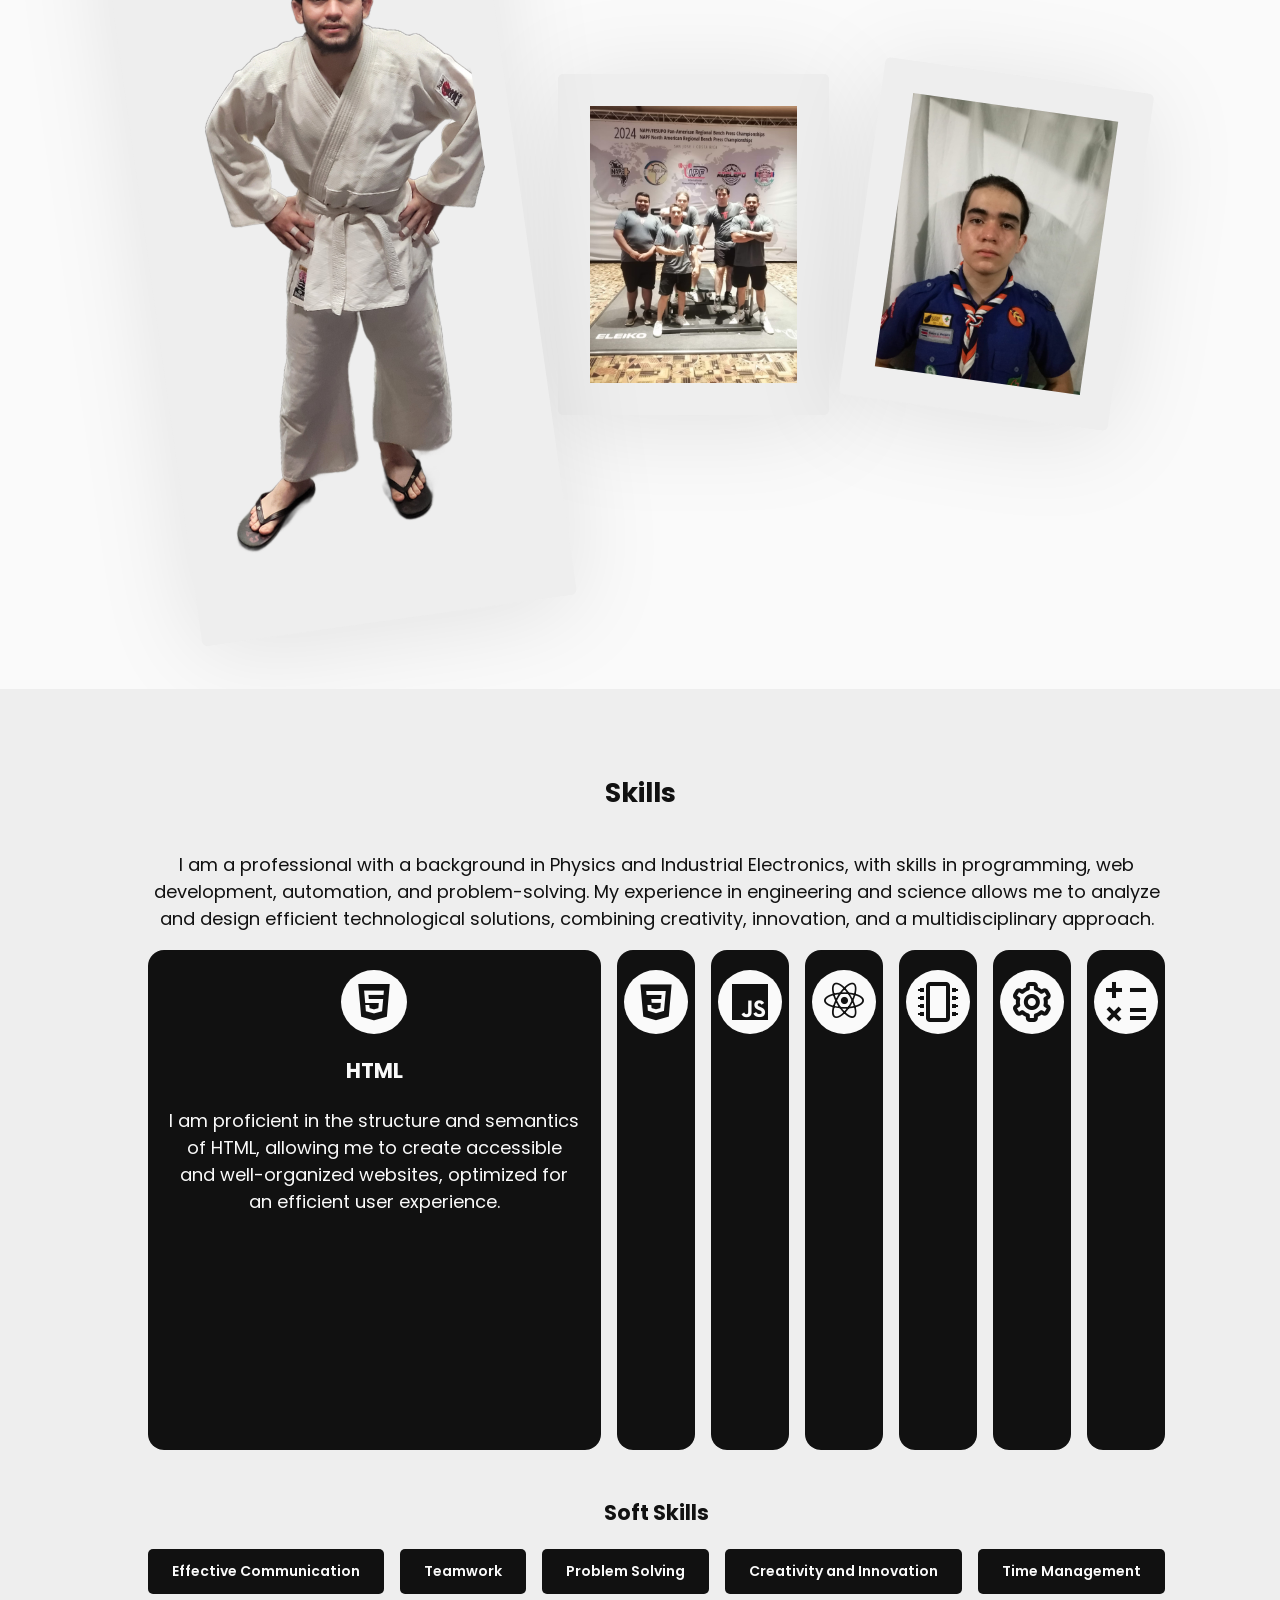
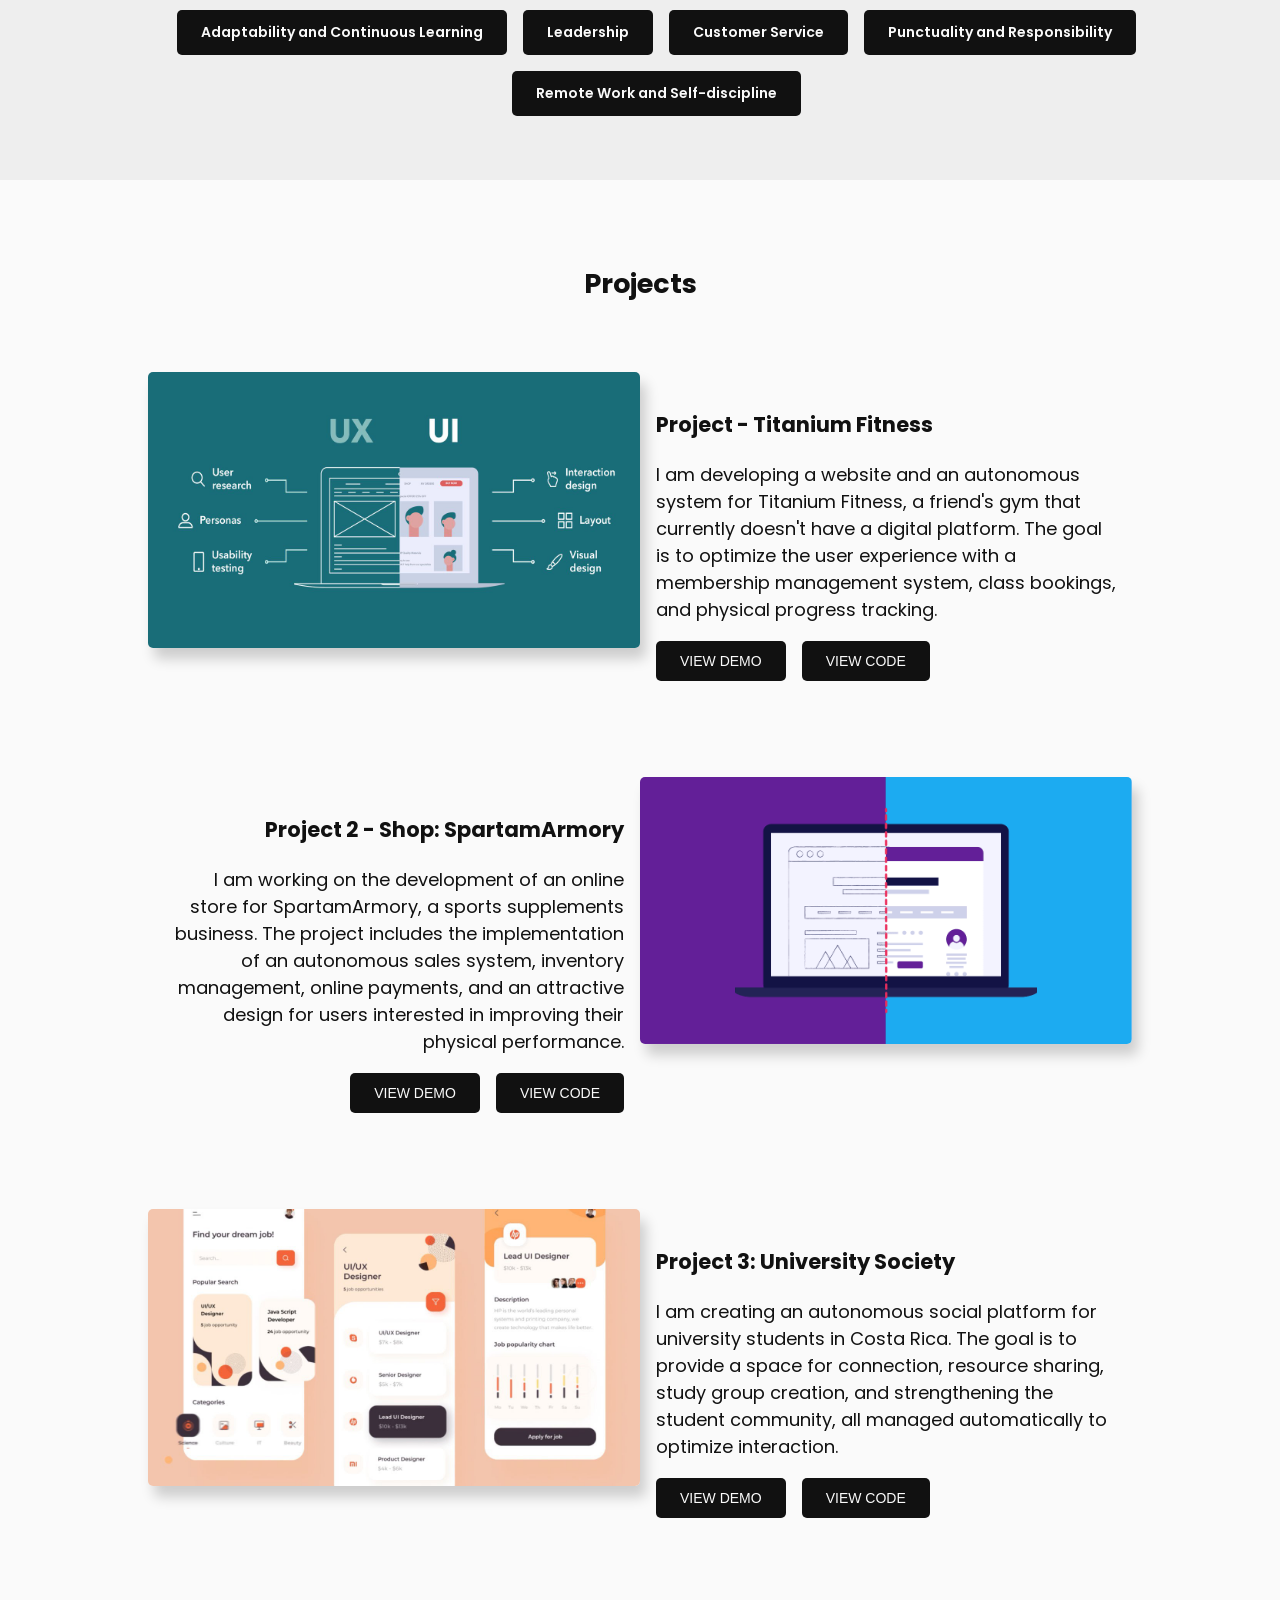
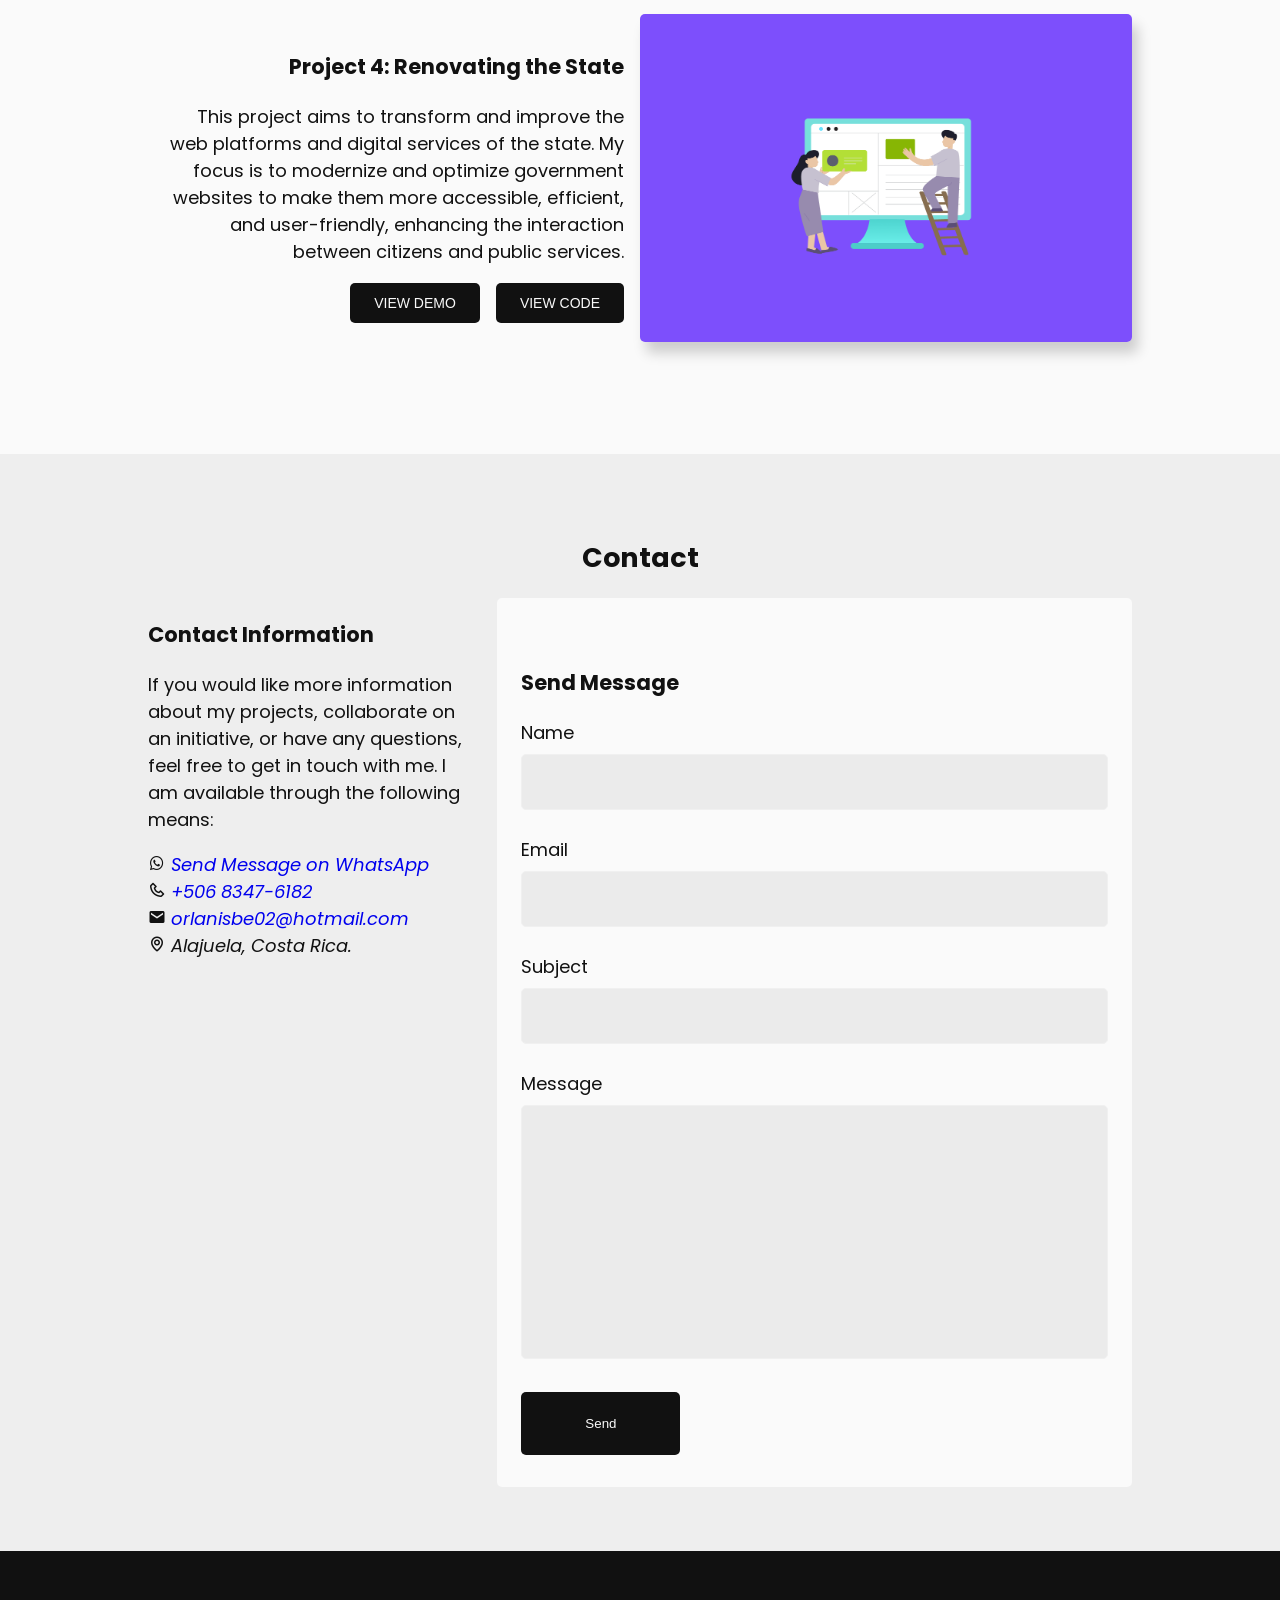
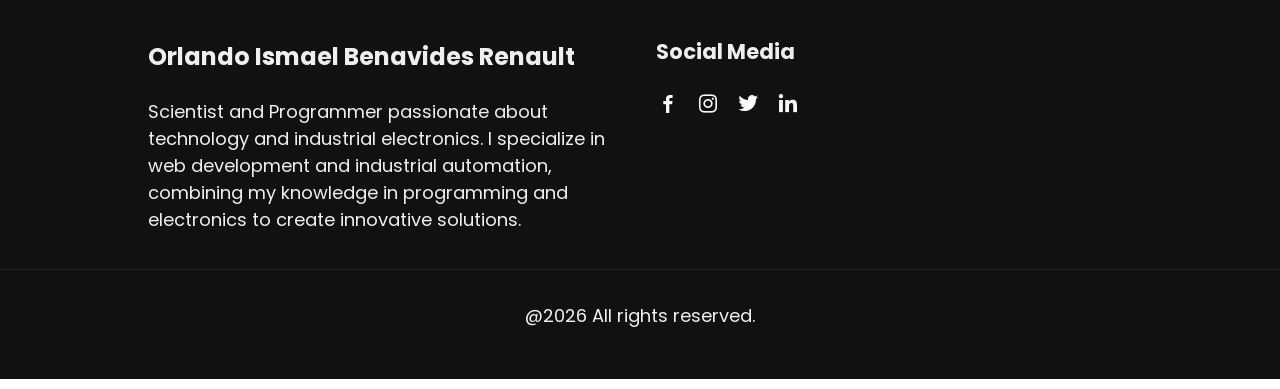
==== commit 49a33fae: "Update ingles.html" ====
--- a/assets/html/ingles.html
+++ b/assets/html/ingles.html
@@ -1,5 +1,5 @@
 <!DOCTYPE html>
-<html lang="es">
+<html lang="en">
 
 <head>
   <meta charset="UTF-8" />
@@ -36,7 +36,7 @@
   <!-- header  -->
   <header class="header">
     <nav class="navbar grid--container flex--container">
-      <a class="navbar__logo flex--container" href="#"><i class="bx bxs-registered"></i>Goku</a>
+      <a class="navbar__logo flex--container" href="#"><i class="bx bxs-registered"></i>Orlando</a>
 
       <div id="nav" class="navbar__menu spanish">
         <a href="#close"><i class="bx bx-x btn__close navbar__icon flex--container"></i></a>
@@ -524,4 +524,4 @@
   </footer>
 </body>
 
-</html>+</html>
